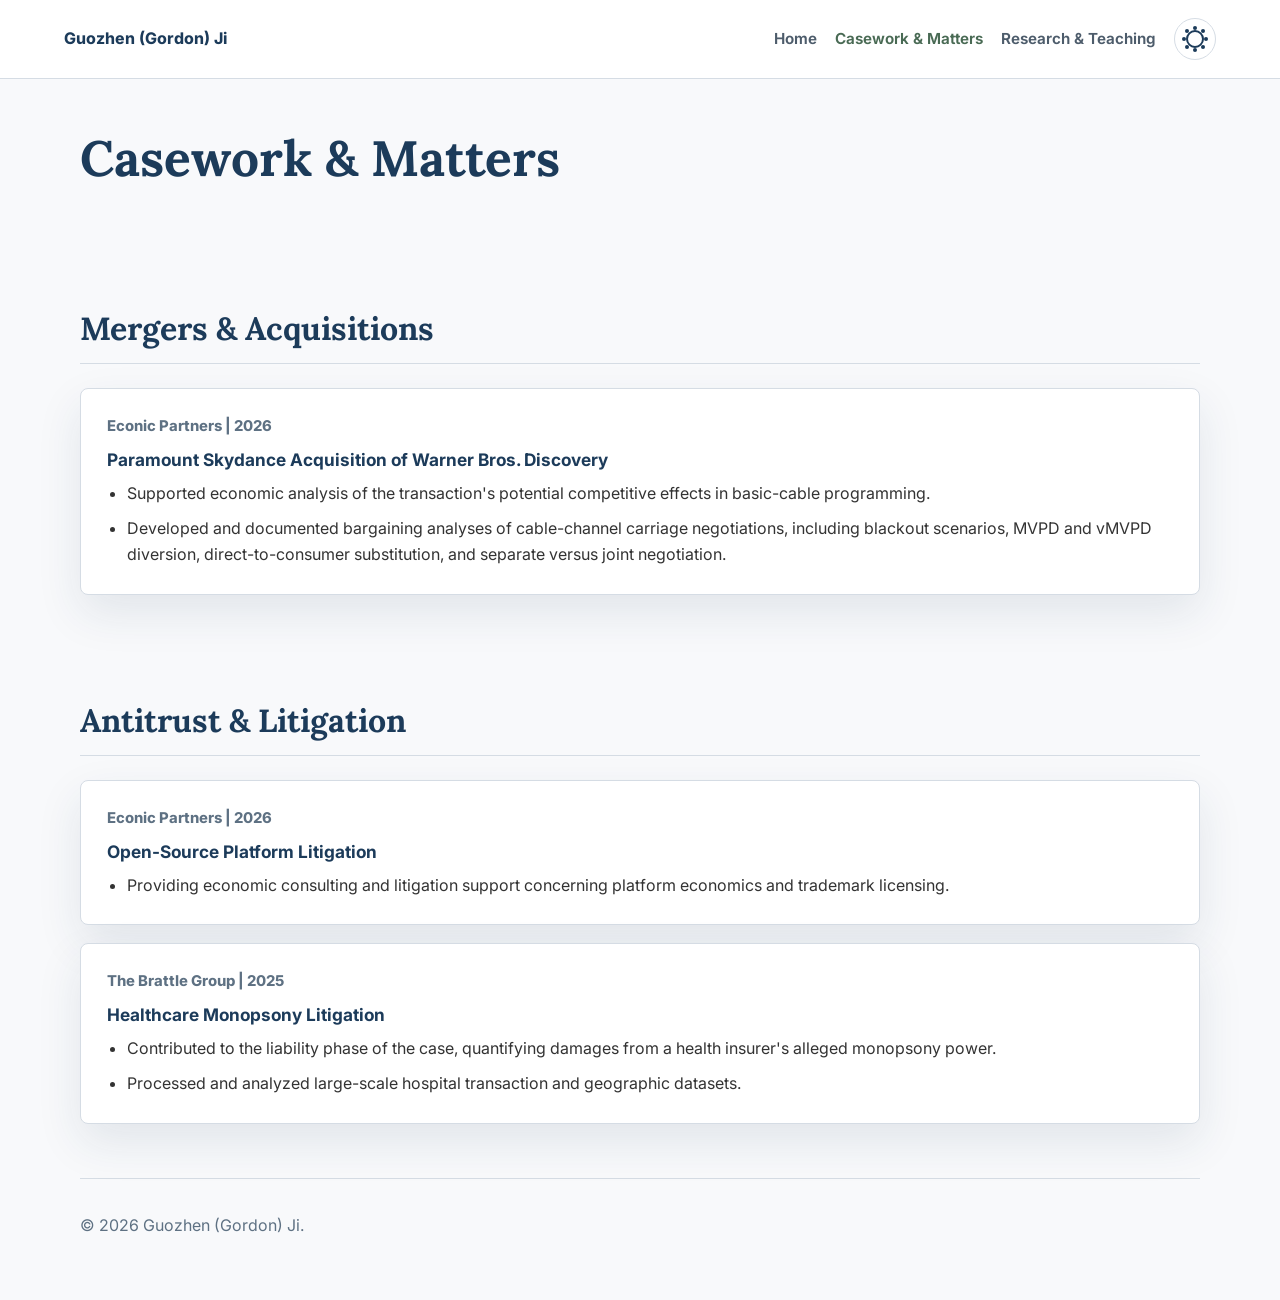
==== casework-matters.html @ 96f5f9bd "Add consulting casework page and simplify timeline" ====
<!doctype html>
<html lang="en">
  <head>
    <meta charset="utf-8">
    <meta name="viewport" content="width=device-width, initial-scale=1">
    <title>Casework &amp; Matters | Guozhen (Gordon) Ji</title>
    <meta name="description" content="Economic consulting casework by Guozhen (Gordon) Ji in mergers and acquisitions, antitrust, and litigation.">
    <link rel="icon" href="assets/favicon.svg" type="image/svg+xml">
    <link rel="preconnect" href="https://fonts.googleapis.com">
    <link rel="preconnect" href="https://fonts.gstatic.com" crossorigin>
    <link href="https://fonts.googleapis.com/css2?family=Inter:wght@400;500;600;700;800&amp;family=Lora:wght@400;500;600;700&amp;display=swap" rel="stylesheet">
    <link rel="stylesheet" href="assets/styles.css">
    <script src="assets/theme.js" defer></script>
  </head>
  <body>
    <header class="site-header">
      <a class="brand" href="index.html">Guozhen (Gordon) Ji</a>
      <div class="header-actions">
        <nav aria-label="Primary navigation">
          <a href="index.html">Home</a>
          <a aria-current="page" href="casework-matters.html">Casework &amp; Matters</a>
          <a href="research-teaching.html">Research &amp; Teaching</a>
        </nav>
        <button class="theme-toggle" type="button" aria-label="Switch to dark mode" title="Switch theme">
          <span class="theme-icon sun" aria-hidden="true"></span>
          <span class="theme-icon moon" aria-hidden="true"></span>
        </button>
      </div>
    </header>

    <main>
      <section class="page-title">
        <h1>Casework &amp; Matters</h1>
      </section>

      <section aria-labelledby="mergers-heading">
        <div class="section-heading">
          <h2 id="mergers-heading">Mergers &amp; Acquisitions</h2>
        </div>
        <article class="paper">
          <p class="date">Econic Partners | 2026</p>
          <h3>Paramount Skydance Acquisition of Warner Bros. Discovery</h3>
          <ul>
            <li>Supported economic analysis of the transaction's potential competitive effects in basic-cable programming.</li>
            <li>Developed and documented bargaining analyses of cable-channel carriage negotiations, including blackout scenarios, MVPD and vMVPD diversion, direct-to-consumer substitution, and separate versus joint negotiation.</li>
          </ul>
        </article>
      </section>

      <section aria-labelledby="antitrust-heading">
        <div class="section-heading">
          <h2 id="antitrust-heading">Antitrust &amp; Litigation</h2>
        </div>
        <article class="paper">
          <p class="date">Econic Partners | 2026</p>
          <h3>Open-Source Platform Litigation</h3>
          <ul>
            <li>Providing economic consulting and litigation support concerning platform economics and trademark licensing.</li>
          </ul>
        </article>
        <article class="paper">
          <p class="date">The Brattle Group | 2025</p>
          <h3>Healthcare Monopsony Litigation</h3>
          <ul>
            <li>Contributed to the liability phase of the case, quantifying damages from a health insurer's alleged monopsony power.</li>
            <li>Processed and analyzed large-scale hospital transaction and geographic datasets.</li>
          </ul>
        </article>
      </section>
    </main>

    <footer>
      <p>&copy; 2026 Guozhen (Gordon) Ji.</p>
    </footer>
  </body>
</html>
---- assets/styles.css ----
:root {
  color-scheme: light;
  --ink: #333333;
  --heading: #1c3b5a;
  --muted: #5e7183;
  --paper: #f8f9fb;
  --panel: #ffffff;
  --line: #d5dce4;
  --accent: #6b8e73;
  --accent-dark: #496a54;
  --warm: #6b8e73;
  --soft: #e8eef4;
  --shadow: 0 18px 45px rgba(28, 59, 90, 0.1);
  --header-bg: rgba(255, 255, 255, 0.94);
  --header-ink: #1c3b5a;
  --header-muted: #4d5c6b;
  --header-line: #d5dce4;
  --header-button-bg: #ffffff;
  --button-bg: #ffffff;
  --hero-filter: none;
}

:root[data-theme="dark"] {
  color-scheme: dark;
  --ink: #f4f2ed;
  --heading: #f4f2ed;
  --muted: #b9b9b9;
  --paper: #121212;
  --panel: #1e1e1e;
  --line: #363636;
  --accent: #92ab97;
  --accent-dark: #c2d2c4;
  --warm: #92ab97;
  --soft: #262626;
  --shadow: 0 18px 45px rgba(0, 0, 0, 0.34);
  --header-bg: rgba(30, 30, 30, 0.97);
  --header-ink: #f4f2ed;
  --header-muted: #c4c4c4;
  --header-line: #3e3e3e;
  --header-button-bg: #292929;
  --button-bg: #1e1e1e;
  --hero-filter: saturate(0.9) brightness(0.86);
}

@media (prefers-color-scheme: dark) {
  :root:not([data-theme="light"]) {
    color-scheme: dark;
    --ink: #f4f2ed;
    --heading: #f4f2ed;
    --muted: #b9b9b9;
    --paper: #121212;
    --panel: #1e1e1e;
    --line: #363636;
    --accent: #92ab97;
    --accent-dark: #c2d2c4;
    --warm: #92ab97;
    --soft: #262626;
    --shadow: 0 18px 45px rgba(0, 0, 0, 0.34);
    --header-bg: rgba(30, 30, 30, 0.97);
    --header-ink: #f4f2ed;
    --header-muted: #c4c4c4;
    --header-line: #3e3e3e;
    --header-button-bg: #292929;
    --button-bg: #1e1e1e;
    --hero-filter: saturate(0.9) brightness(0.86);
  }
}

* {
  box-sizing: border-box;
}

body {
  margin: 0;
  background: var(--paper);
  color: var(--ink);
  font-family: Inter, ui-sans-serif, system-ui, -apple-system, BlinkMacSystemFont, "Segoe UI", sans-serif;
  line-height: 1.6;
  transition: background-color 180ms ease, color 180ms ease;
}

a {
  color: var(--accent-dark);
  text-underline-offset: 0.18em;
}

.site-header {
  position: sticky;
  top: 0;
  z-index: 10;
  display: flex;
  align-items: center;
  justify-content: space-between;
  gap: 24px;
  padding: 18px clamp(20px, 5vw, 64px);
  background: var(--header-bg);
  border-bottom: 1px solid var(--header-line);
  backdrop-filter: blur(14px);
}

.brand {
  color: var(--header-ink);
  font-weight: 760;
  text-decoration: none;
}

nav {
  display: flex;
  flex-wrap: wrap;
  gap: 10px 18px;
  justify-content: flex-end;
}

.header-actions {
  display: flex;
  align-items: center;
  justify-content: flex-end;
  gap: 18px;
}

nav a {
  color: var(--header-muted);
  font-size: 0.95rem;
  font-weight: 650;
  text-decoration: none;
}

nav a[aria-current="page"] {
  color: var(--accent-dark);
}

.theme-toggle {
  position: relative;
  display: inline-grid;
  width: 42px;
  height: 42px;
  flex: 0 0 auto;
  place-items: center;
  border: 1px solid var(--header-line);
  border-radius: 999px;
  background: var(--header-button-bg);
  color: var(--header-ink);
  cursor: pointer;
}

.theme-toggle:focus-visible {
  outline: 3px solid color-mix(in srgb, var(--accent) 55%, transparent);
  outline-offset: 3px;
}

.theme-icon {
  position: absolute;
  display: block;
  width: 18px;
  height: 18px;
  transition: opacity 160ms ease, transform 160ms ease;
}

.theme-icon.sun {
  border: 2px solid currentColor;
  border-radius: 999px;
  box-shadow: 0 -11px 0 -7px currentColor, 0 11px 0 -7px currentColor, 11px 0 0 -7px currentColor, -11px 0 0 -7px currentColor, 8px 8px 0 -7px currentColor, -8px -8px 0 -7px currentColor, 8px -8px 0 -7px currentColor, -8px 8px 0 -7px currentColor;
}

.theme-icon.moon {
  border-radius: 999px;
  box-shadow: -5px 0 0 1px currentColor;
  opacity: 0;
  transform: translateX(5px) rotate(-25deg);
}

:root[data-theme="dark"] .theme-icon.sun {
  opacity: 0;
  transform: rotate(45deg) scale(0.8);
}

:root[data-theme="dark"] .theme-icon.moon {
  opacity: 1;
  transform: translateX(3px) rotate(-25deg);
}

main {
  width: min(1120px, calc(100% - 40px));
  margin: 0 auto;
  display: flex;
  flex-direction: column;
}

section {
  padding: 54px 0;
}

.hero {
  display: grid;
  grid-template-columns: minmax(210px, 300px) minmax(0, 1fr);
  gap: clamp(28px, 5vw, 64px);
  align-items: center;
  min-height: calc(100vh - 74px);
  padding-top: 34px;
  order: 0;
}

.hero-copy {
  min-width: 0;
  max-width: none;
}

.eyebrow {
  margin: 0 0 10px;
  color: var(--warm);
  font-size: 0.78rem;
  font-weight: 800;
  letter-spacing: 0;
  text-transform: uppercase;
}

h1,
h2,
h3,
p {
  overflow-wrap: anywhere;
}

h1 {
  margin: 0 0 18px;
  max-width: 850px;
  font-family: Lora, Georgia, "Times New Roman", serif;
  font-size: clamp(2.5rem, 6vw, 4.35rem);
  line-height: 1.02;
  letter-spacing: 0;
  color: var(--heading);
}

.hero h1 {
  font-size: clamp(2.5rem, 4.4vw, 3.75rem);
  white-space: nowrap;
}

.page-title h1 {
  max-width: 1050px;
  font-size: clamp(2.1rem, 4vw, 3.1rem);
  line-height: 1.04;
}

h2 {
  margin: 0;
  font-family: Lora, Georgia, "Times New Roman", serif;
  color: var(--heading);
  font-size: clamp(1.45rem, 2.6vw, 2rem);
  line-height: 1.15;
}

h3 {
  margin: 0 0 10px;
  color: var(--heading);
  font-size: 1.08rem;
  line-height: 1.25;
}

p {
  margin: 0 0 16px;
}

.lead {
  color: var(--ink);
  font-size: clamp(1.24rem, 2.2vw, 1.55rem);
  line-height: 1.42;
}

.personal-note {
  max-width: 60ch;
  color: var(--ink);
}

.actions,
.link-row {
  display: flex;
  flex-wrap: wrap;
  gap: 12px;
  margin-top: 26px;
}

.button,
.link-row a {
  display: inline-flex;
  align-items: center;
  min-height: 42px;
  padding: 10px 16px;
  border: 1px solid var(--line);
  border-radius: 6px;
  background: var(--panel);
  color: var(--ink);
  font-weight: 750;
  text-decoration: none;
}

.button.primary {
  border-color: var(--accent);
  background: var(--accent);
  color: #1c3b5a;
}

.hero-portrait {
  margin: 0;
  justify-self: start;
  width: min(100%, 300px);
}

.hero-portrait img {
  display: block;
  width: 100%;
  height: auto;
  aspect-ratio: 1516 / 1232;
  object-fit: cover;
  object-position: 50% 42%;
  border: 1px solid var(--line);
  border-radius: 8px;
  box-shadow: var(--shadow);
  filter: var(--hero-filter);
}

.academic-timeline-section {
  order: 2;
  border-top: 1px solid var(--line);
}

.academic-timeline-section .section-heading {
  justify-content: flex-start;
}

.academic-timeline {
  position: relative;
  display: grid;
  gap: 0;
  max-width: 880px;
  padding-left: 28px;
}

.academic-timeline::before {
  position: absolute;
  top: 4px;
  bottom: 4px;
  left: 6px;
  width: 1px;
  background: var(--line);
  content: "";
}

.academic-timeline-entry {
  position: relative;
  display: grid;
  grid-template-columns: minmax(170px, 0.38fr) minmax(0, 1fr);
  gap: 22px;
  padding: 0 0 28px;
}

.academic-timeline-entry:last-child {
  padding-bottom: 0;
}

.academic-timeline-entry::before {
  position: absolute;
  top: 6px;
  left: -27px;
  width: 11px;
  height: 11px;
  border: 2px solid var(--accent);
  border-radius: 999px;
  background: var(--paper);
  content: "";
}

.timeline-period {
  margin: 0;
  color: var(--heading);
  font-size: 0.9rem;
  font-weight: 720;
}

.academic-timeline-entry p:not(.timeline-period) {
  margin: 0;
}

.timeline-organization {
  display: grid;
  grid-template-columns: 42px minmax(0, 1fr);
  gap: 14px;
  align-items: start;
}

.organization-logo {
  display: block;
  width: 42px;
  height: 42px;
  padding: 5px;
  border: 1px solid var(--line);
  border-radius: 6px;
  background: var(--panel);
  object-fit: contain;
}

.timeline-detail-list {
  margin-top: 16px;
}

.connect-section {
  order: 1;
  display: grid;
  grid-template-columns: minmax(0, 0.8fr) minmax(0, 1.2fr);
  gap: 32px;
  align-items: end;
  border-top: 1px solid var(--line);
  border-bottom: 1px solid var(--line);
}

.connect-details {
  display: flex;
  flex-wrap: wrap;
  align-items: center;
  gap: 20px 32px;
  justify-content: flex-start;
}

.contact-method {
  display: flex;
  align-items: center;
  gap: 12px;
}

.contact-icon {
  display: grid;
  width: 42px;
  height: 42px;
  flex: 0 0 auto;
  place-items: center;
  border: 1px solid var(--line);
  border-radius: 6px;
  background: var(--soft);
  color: var(--heading);
}

.contact-icon svg,
.social-icon {
  width: 20px;
  height: 20px;
}

.contact-label {
  margin: 0 0 1px;
  color: var(--muted);
  font-size: 0.75rem;
  font-weight: 760;
  letter-spacing: 0.05em;
  text-transform: uppercase;
}

.obfuscated-email {
  margin: 0;
  color: var(--ink);
  font-weight: 720;
  letter-spacing: 0.01em;
}

.social-list {
  display: flex;
  flex-wrap: wrap;
  gap: 18px;
  align-items: center;
}

.social-link {
  display: inline-flex;
  gap: 8px;
  align-items: center;
  color: var(--ink);
  font-weight: 720;
  text-decoration: none;
}

.social-link:hover,
.social-link:focus-visible {
  color: var(--accent-dark);
}

.social-link:focus-visible {
  outline: 3px solid color-mix(in srgb, var(--accent) 55%, transparent);
  outline-offset: 4px;
}

.section-heading {
  display: flex;
  align-items: end;
  justify-content: space-between;
  gap: 20px;
  margin-bottom: 24px;
  padding-bottom: 16px;
  border-bottom: 1px solid var(--line);
}

main > section:not(.hero):not(.connect-section):not(.academic-timeline-section) {
  order: 3;
}

.paper,
.activity-grid article {
  padding: 26px;
  border: 1px solid var(--line);
  border-radius: 8px;
  background: var(--panel);
  box-shadow: var(--shadow);
}

.date {
  margin: 0 0 10px;
  color: var(--muted);
  font-size: 0.93rem;
  font-weight: 760;
}

ul {
  margin: 0;
  padding-left: 1.25rem;
}

li + li {
  margin-top: 10px;
}

.activity-grid {
  display: grid;
  grid-template-columns: repeat(3, minmax(0, 1fr));
  gap: 18px;
}

.paper + .paper {
  margin-top: 18px;
}

.paper-meta {
  display: flex;
  align-items: center;
  justify-content: space-between;
  gap: 14px;
  margin-bottom: 8px;
}

.paper-links {
  display: flex;
  flex-wrap: wrap;
  gap: 10px 16px;
  justify-content: flex-end;
}

.quotes {
  margin-bottom: 18px;
}

footer {
  width: min(1120px, calc(100% - 40px));
  margin: 0 auto;
  padding: 34px 0 46px;
  color: var(--muted);
  border-top: 1px solid var(--line);
}

@media (max-width: 820px) {
  .site-header,
  .hero,
  .connect-section {
    display: block;
  }

  nav {
    justify-content: flex-start;
    margin-top: 12px;
  }

  .header-actions {
    justify-content: space-between;
    margin-top: 12px;
  }

  .header-actions nav {
    margin-top: 0;
  }

  .hero {
    min-height: 0;
  }

  .hero h1 {
    white-space: normal;
  }

  .hero-portrait {
    margin-bottom: 28px;
    width: min(100%, 260px);
  }

  .section-heading {
    display: block;
  }

  .academic-timeline-entry {
    grid-template-columns: 1fr;
    gap: 5px;
  }

  .timeline-organization {
    grid-template-columns: 36px minmax(0, 1fr);
    gap: 12px;
  }

  .organization-logo {
    width: 36px;
    height: 36px;
  }

  .connect-details {
    margin-top: 20px;
  }

  .activity-grid {
    grid-template-columns: 1fr;
  }
}

@media (max-width: 520px) {
  main,
  footer {
    width: min(100% - 28px, 1120px);
  }

  .site-header {
    padding: 16px 14px;
  }

  section {
    padding: 38px 0;
  }

  .paper,
  .activity-grid article {
    padding: 20px;
  }
}
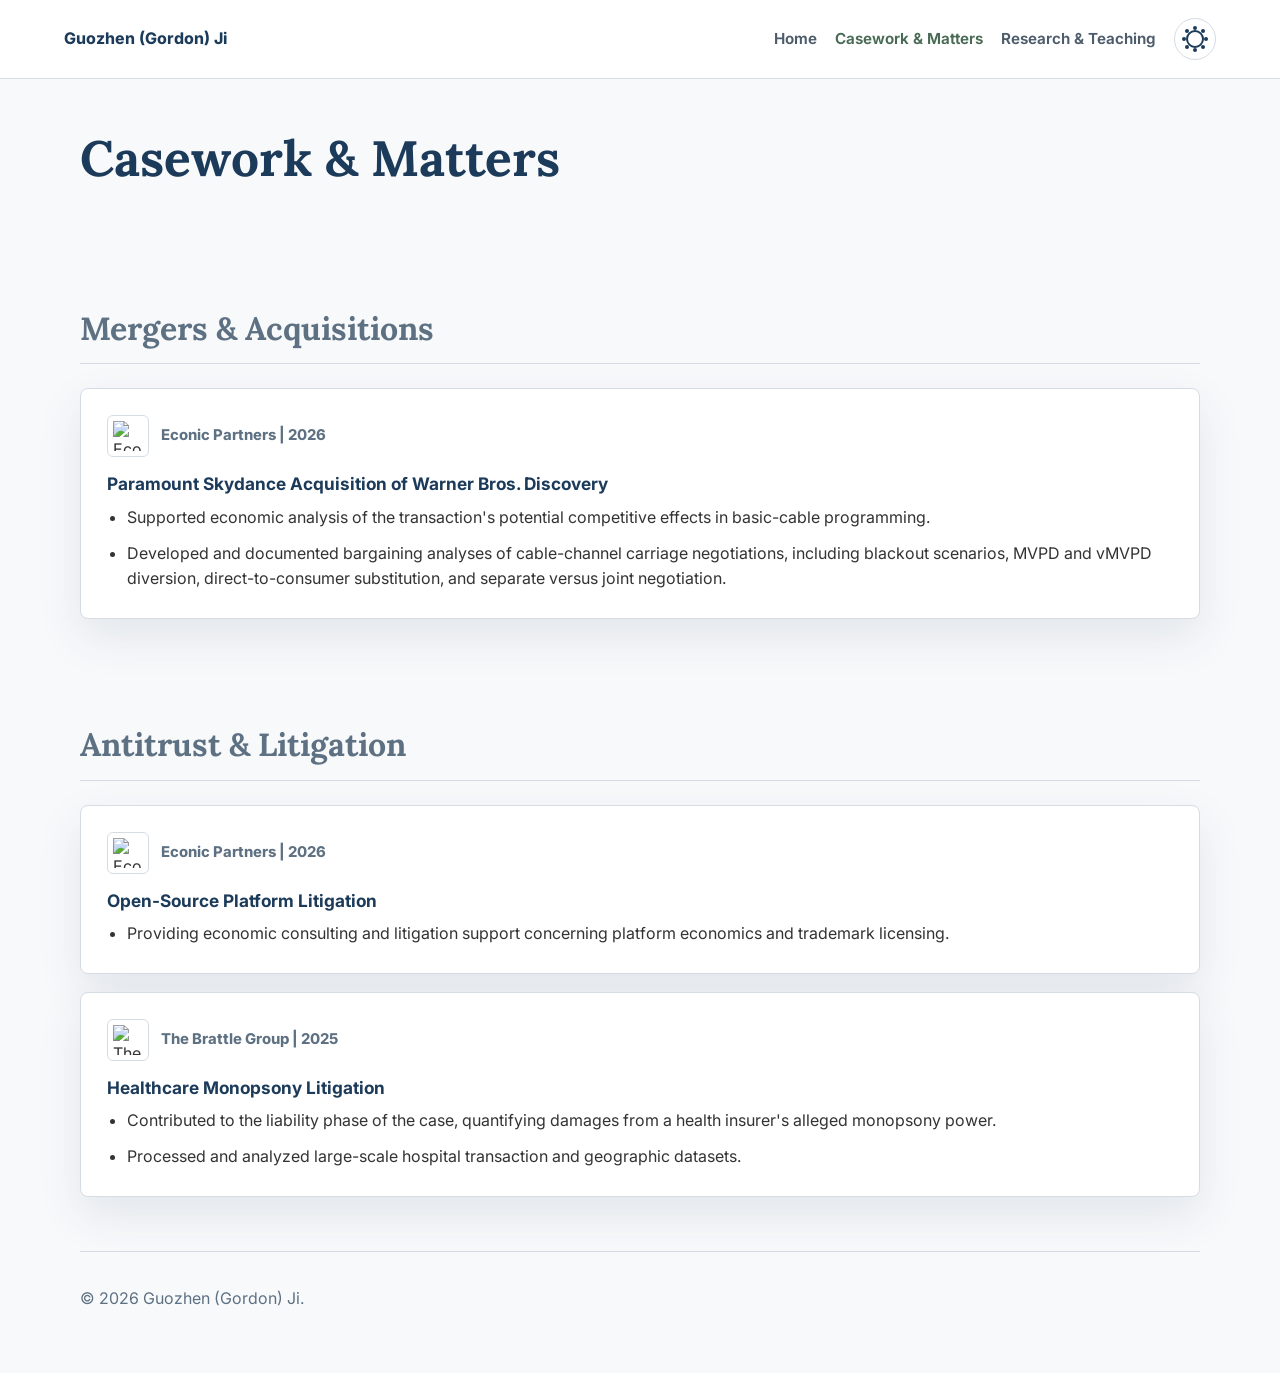
==== commit edf67152: "Refine casework headings and add firm logos" ====
--- a/casework-matters.html
+++ b/casework-matters.html
@@ -9,7 +9,7 @@
     <link rel="preconnect" href="https://fonts.googleapis.com">
     <link rel="preconnect" href="https://fonts.gstatic.com" crossorigin>
     <link href="https://fonts.googleapis.com/css2?family=Inter:wght@400;500;600;700;800&amp;family=Lora:wght@400;500;600;700&amp;display=swap" rel="stylesheet">
-    <link rel="stylesheet" href="assets/styles.css">
+    <link rel="stylesheet" href="assets/styles.css?v=20261006">
     <script src="assets/theme.js" defer></script>
   </head>
   <body>
@@ -33,12 +33,15 @@
         <h1>Casework &amp; Matters</h1>
       </section>
 
-      <section aria-labelledby="mergers-heading">
+      <section class="casework-section" aria-labelledby="mergers-heading">
         <div class="section-heading">
           <h2 id="mergers-heading">Mergers &amp; Acquisitions</h2>
         </div>
         <article class="paper">
-          <p class="date">Econic Partners | 2026</p>
+          <div class="casework-firm">
+            <img class="organization-logo" src="https://www.google.com/s2/favicons?domain=econicpartners.com&amp;sz=128" alt="Econic Partners logo" width="42" height="42">
+            <p class="date">Econic Partners | 2026</p>
+          </div>
           <h3>Paramount Skydance Acquisition of Warner Bros. Discovery</h3>
           <ul>
             <li>Supported economic analysis of the transaction's potential competitive effects in basic-cable programming.</li>
@@ -47,19 +50,25 @@
         </article>
       </section>
 
-      <section aria-labelledby="antitrust-heading">
+      <section class="casework-section" aria-labelledby="antitrust-heading">
         <div class="section-heading">
           <h2 id="antitrust-heading">Antitrust &amp; Litigation</h2>
         </div>
         <article class="paper">
-          <p class="date">Econic Partners | 2026</p>
+          <div class="casework-firm">
+            <img class="organization-logo" src="https://www.google.com/s2/favicons?domain=econicpartners.com&amp;sz=128" alt="Econic Partners logo" width="42" height="42">
+            <p class="date">Econic Partners | 2026</p>
+          </div>
           <h3>Open-Source Platform Litigation</h3>
           <ul>
             <li>Providing economic consulting and litigation support concerning platform economics and trademark licensing.</li>
           </ul>
         </article>
         <article class="paper">
-          <p class="date">The Brattle Group | 2025</p>
+          <div class="casework-firm">
+            <img class="organization-logo" src="https://www.google.com/s2/favicons?domain=brattle.com&amp;sz=128" alt="The Brattle Group logo" width="42" height="42">
+            <p class="date">The Brattle Group | 2025</p>
+          </div>
           <h3>Healthcare Monopsony Litigation</h3>
           <ul>
             <li>Contributed to the liability phase of the case, quantifying damages from a health insurer's alleged monopsony power.</li>
--- a/assets/styles.css
+++ b/assets/styles.css
@@ -536,6 +536,25 @@
   margin-top: 18px;
 }
 
+.casework-section h2 {
+  color: var(--muted);
+}
+
+.casework-firm {
+  display: flex;
+  align-items: center;
+  gap: 12px;
+  margin-bottom: 16px;
+}
+
+.casework-firm .date {
+  margin: 0;
+}
+
+.casework-firm .organization-logo {
+  flex: 0 0 auto;
+}
+
 .paper-meta {
   display: flex;
   align-items: center;
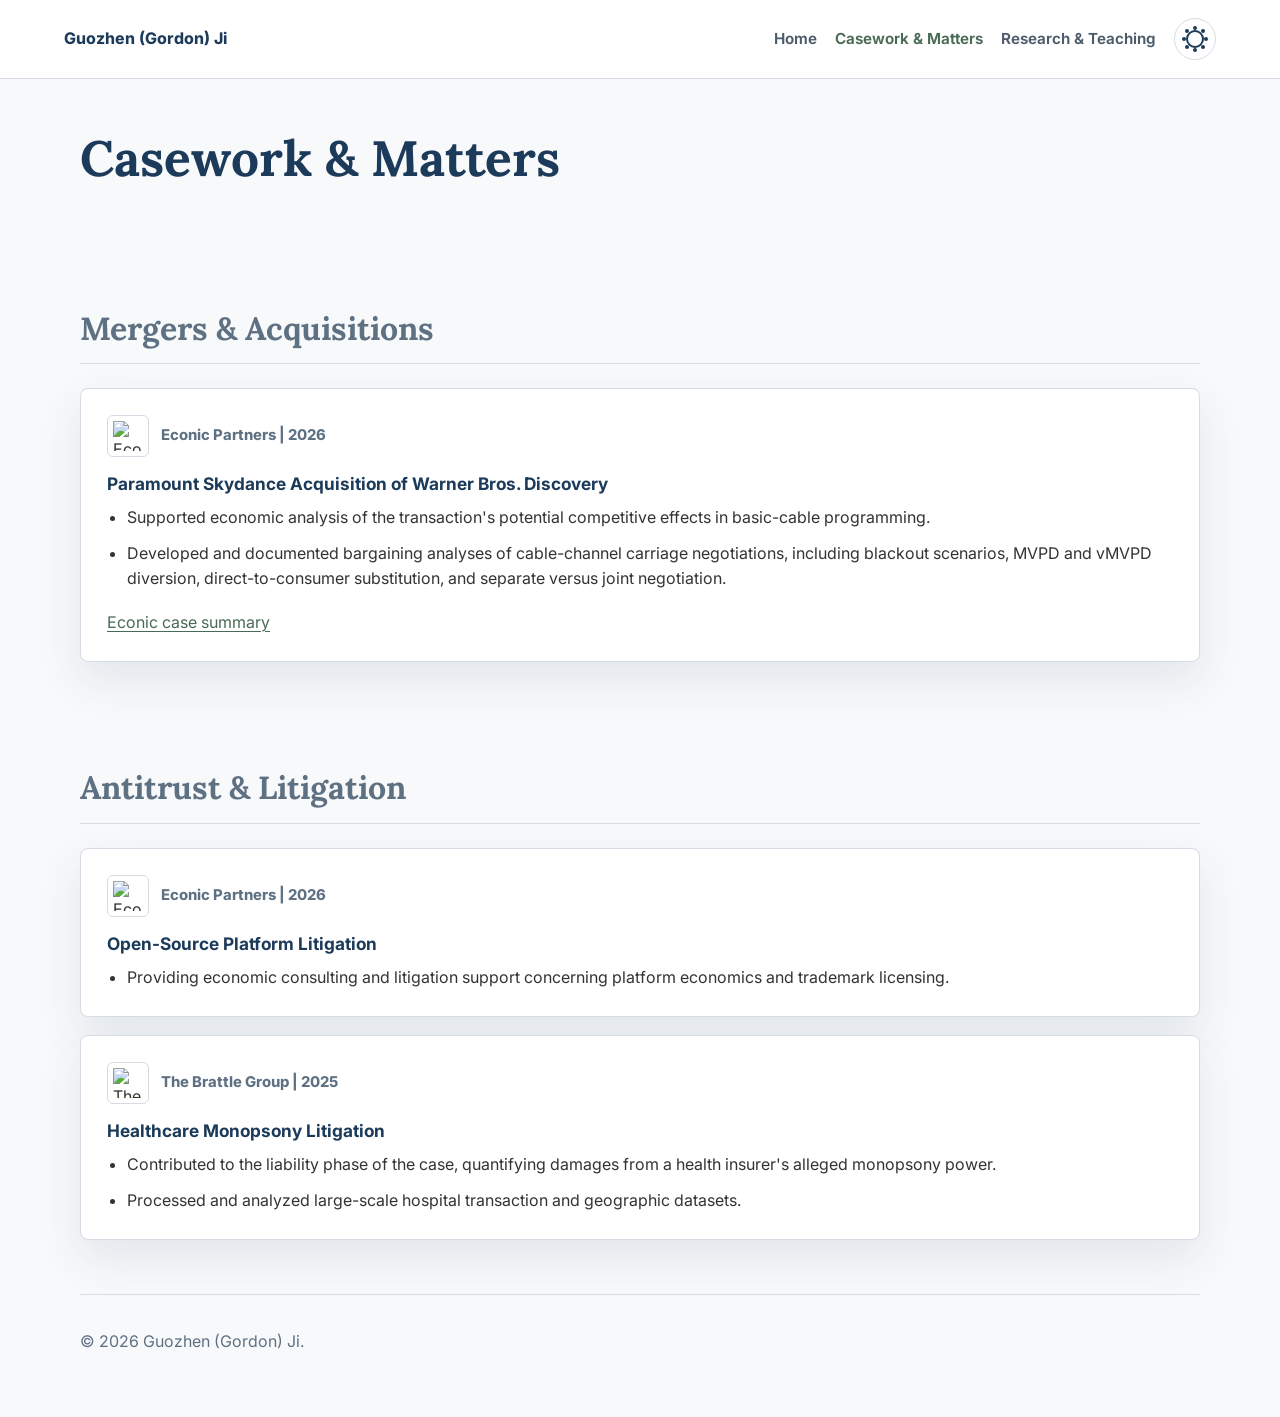
==== commit e9e4dfe9: "Link Paramount case to Econic summary" ====
--- a/casework-matters.html
+++ b/casework-matters.html
@@ -47,6 +47,7 @@
             <li>Supported economic analysis of the transaction's potential competitive effects in basic-cable programming.</li>
             <li>Developed and documented bargaining analyses of cable-channel carriage negotiations, including blackout scenarios, MVPD and vMVPD diversion, direct-to-consumer substitution, and separate versus joint negotiation.</li>
           </ul>
+          <p class="casework-link"><a href="https://econicpartners.com/newsroom/cases/paramount-completes-acquisition-of-warner-bros-discovery/" rel="noopener">Econic case summary</a></p>
         </article>
       </section>
 
--- a/assets/styles.css
+++ b/assets/styles.css
@@ -555,6 +555,10 @@
   flex: 0 0 auto;
 }
 
+.casework-link {
+  margin: 18px 0 0;
+}
+
 .paper-meta {
   display: flex;
   align-items: center;
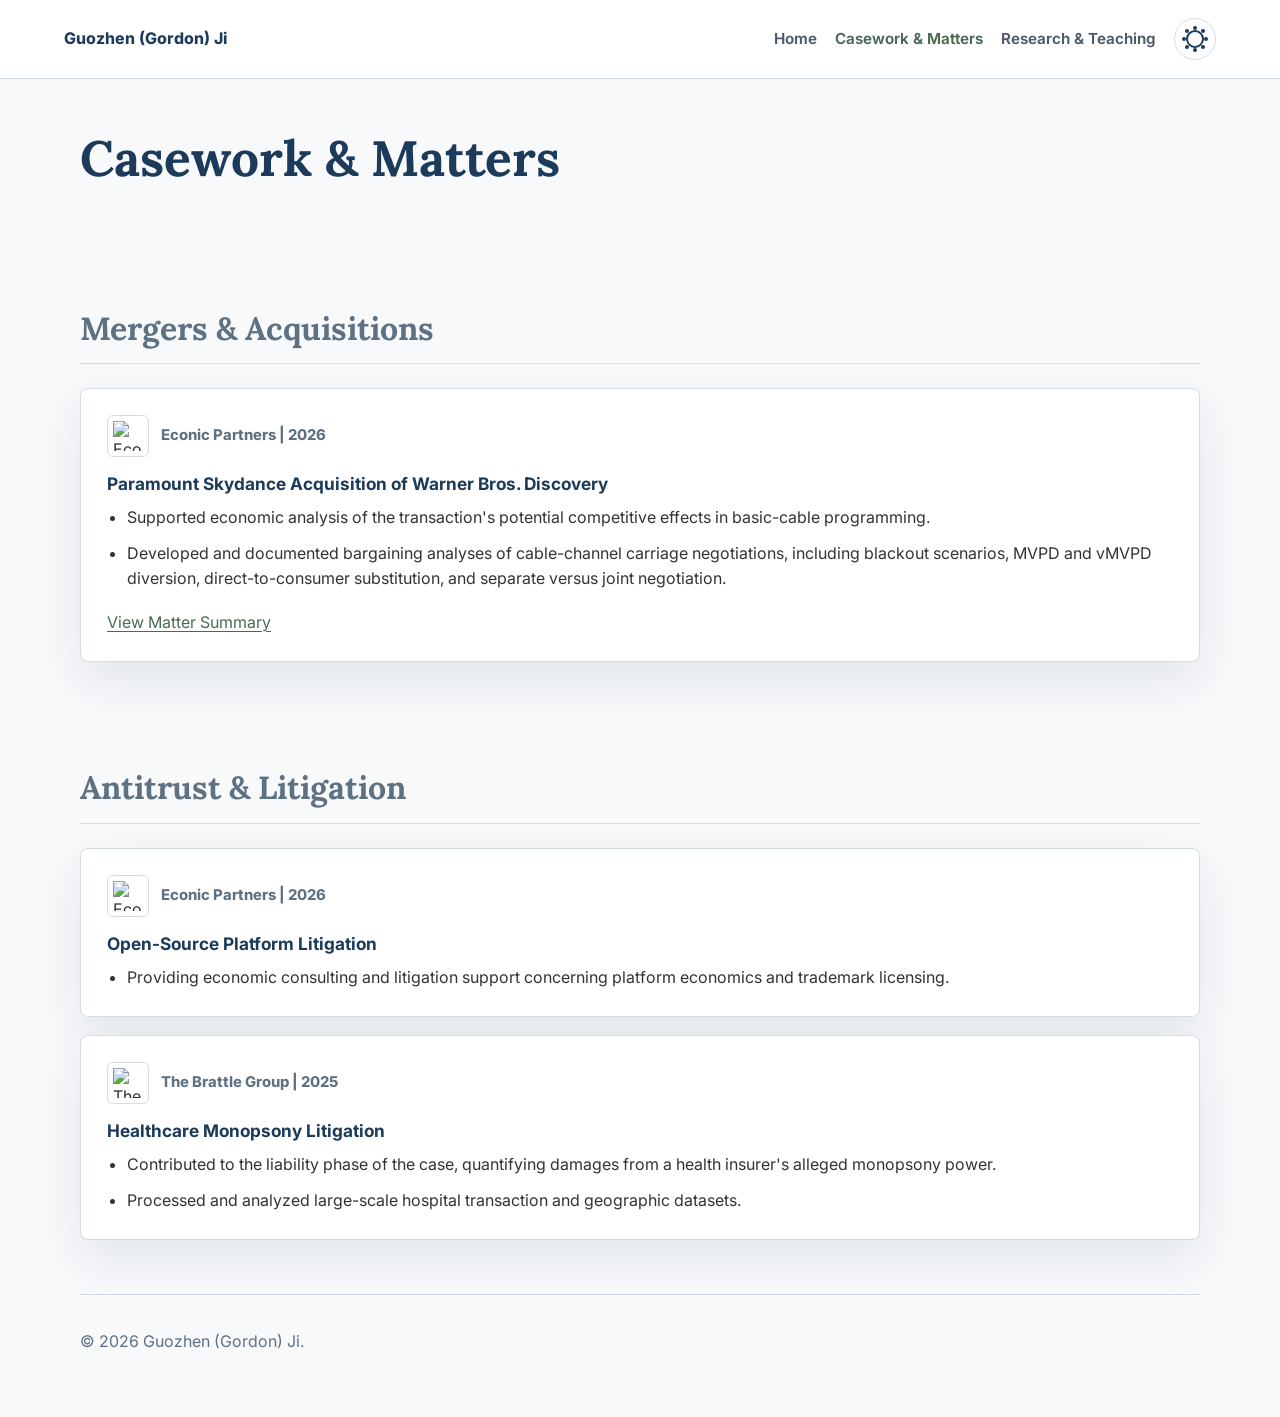
==== commit 3970c8cd: "Rename matter summary link" ====
--- a/casework-matters.html
+++ b/casework-matters.html
@@ -47,7 +47,7 @@
             <li>Supported economic analysis of the transaction's potential competitive effects in basic-cable programming.</li>
             <li>Developed and documented bargaining analyses of cable-channel carriage negotiations, including blackout scenarios, MVPD and vMVPD diversion, direct-to-consumer substitution, and separate versus joint negotiation.</li>
           </ul>
-          <p class="casework-link"><a href="https://econicpartners.com/newsroom/cases/paramount-completes-acquisition-of-warner-bros-discovery/" rel="noopener">Econic case summary</a></p>
+          <p class="casework-link"><a href="https://econicpartners.com/newsroom/cases/paramount-completes-acquisition-of-warner-bros-discovery/" rel="noopener">View Matter Summary</a></p>
         </article>
       </section>
 
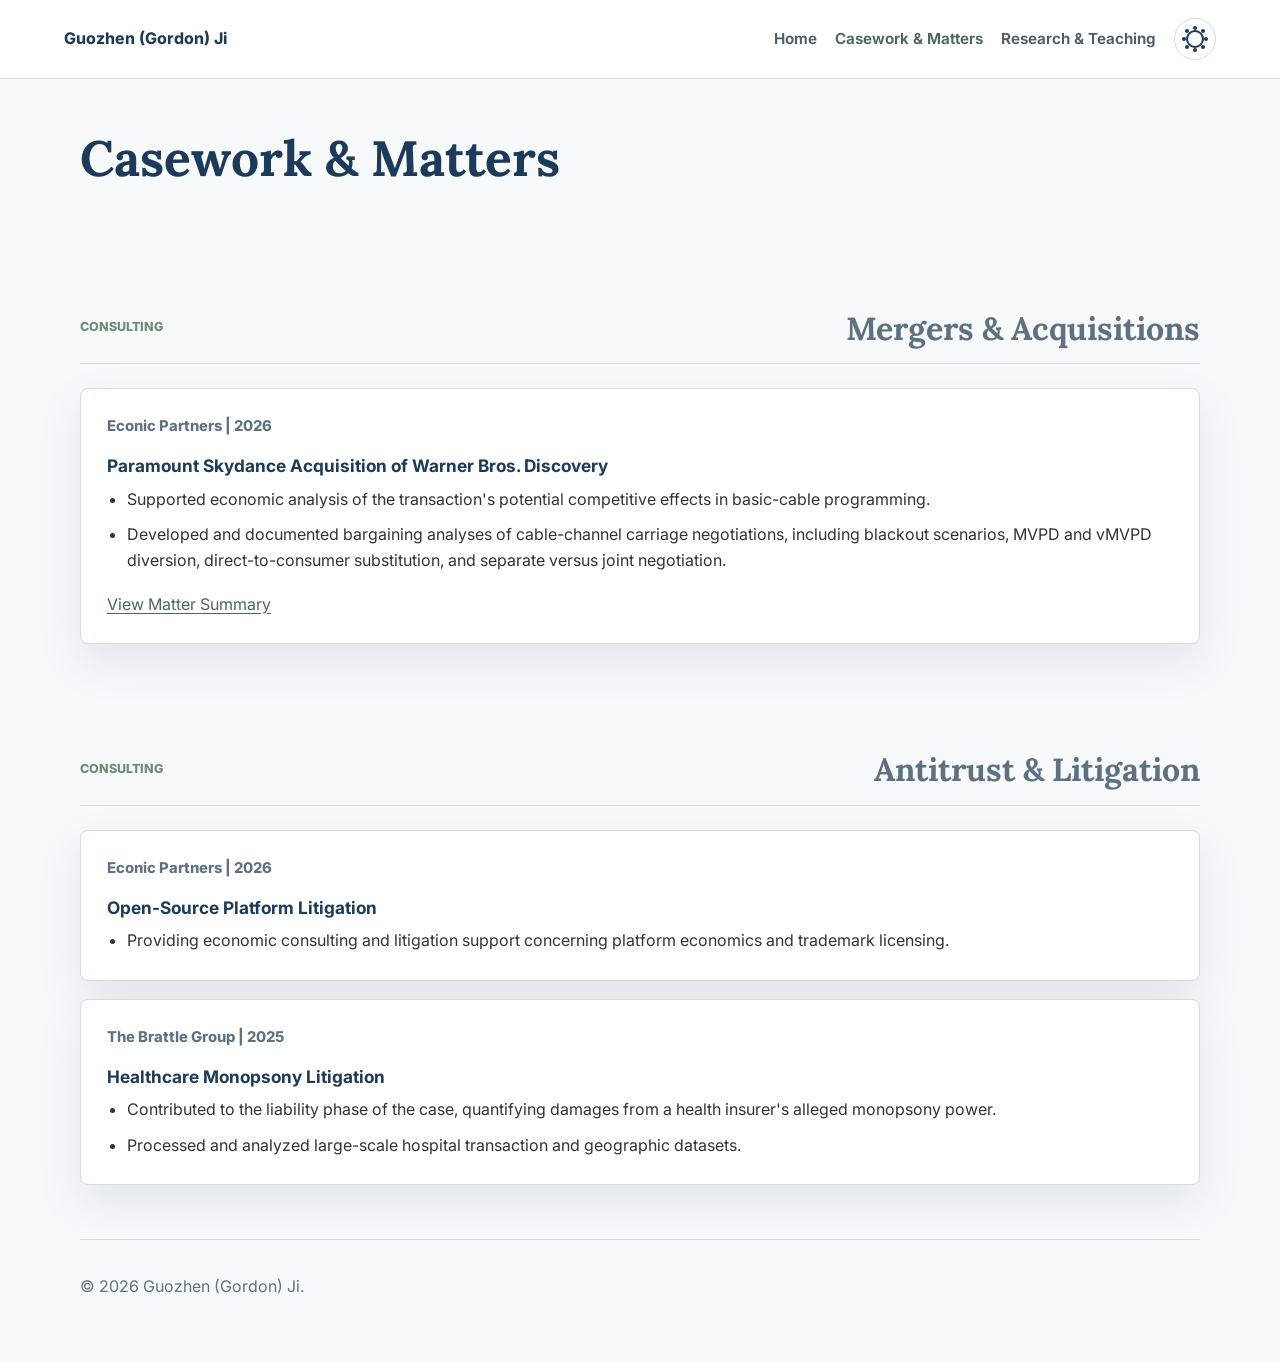
==== commit a0878f58: "Add disclaimer and unify site presentation without third-party logos" ====
--- a/casework-matters.html
+++ b/casework-matters.html
@@ -9,7 +9,7 @@
     <link rel="preconnect" href="https://fonts.googleapis.com">
     <link rel="preconnect" href="https://fonts.gstatic.com" crossorigin>
     <link href="https://fonts.googleapis.com/css2?family=Inter:wght@400;500;600;700;800&amp;family=Lora:wght@400;500;600;700&amp;display=swap" rel="stylesheet">
-    <link rel="stylesheet" href="assets/styles.css?v=20261006">
+    <link rel="stylesheet" href="assets/styles.css?v=20261007">
     <script src="assets/theme.js" defer></script>
   </head>
   <body>
@@ -28,18 +28,18 @@
       </div>
     </header>
 
-    <main>
+    <main class="detail-page">
       <section class="page-title">
         <h1>Casework &amp; Matters</h1>
       </section>
 
       <section class="casework-section" aria-labelledby="mergers-heading">
         <div class="section-heading">
+          <p class="eyebrow">Consulting</p>
           <h2 id="mergers-heading">Mergers &amp; Acquisitions</h2>
         </div>
         <article class="paper">
           <div class="casework-firm">
-            <img class="organization-logo" src="https://www.google.com/s2/favicons?domain=econicpartners.com&amp;sz=128" alt="Econic Partners logo" width="42" height="42">
             <p class="date">Econic Partners | 2026</p>
           </div>
           <h3>Paramount Skydance Acquisition of Warner Bros. Discovery</h3>
@@ -53,11 +53,11 @@
 
       <section class="casework-section" aria-labelledby="antitrust-heading">
         <div class="section-heading">
+          <p class="eyebrow">Consulting</p>
           <h2 id="antitrust-heading">Antitrust &amp; Litigation</h2>
         </div>
         <article class="paper">
           <div class="casework-firm">
-            <img class="organization-logo" src="https://www.google.com/s2/favicons?domain=econicpartners.com&amp;sz=128" alt="Econic Partners logo" width="42" height="42">
             <p class="date">Econic Partners | 2026</p>
           </div>
           <h3>Open-Source Platform Litigation</h3>
@@ -67,7 +67,6 @@
         </article>
         <article class="paper">
           <div class="casework-firm">
-            <img class="organization-logo" src="https://www.google.com/s2/favicons?domain=brattle.com&amp;sz=128" alt="The Brattle Group logo" width="42" height="42">
             <p class="date">The Brattle Group | 2025</p>
           </div>
           <h3>Healthcare Monopsony Litigation</h3>
--- a/assets/styles.css
+++ b/assets/styles.css
@@ -280,6 +280,14 @@
   margin-top: 26px;
 }
 
+.site-disclaimer {
+  margin: 24px 0 0;
+  padding: 16px 0;
+  border-top: 1px solid var(--line);
+  color: var(--ink);
+  font-size: 0.9rem;
+}
+
 .button,
 .link-row a {
   display: inline-flex;
@@ -382,21 +390,7 @@
 }
 
 .timeline-organization {
-  display: grid;
-  grid-template-columns: 42px minmax(0, 1fr);
-  gap: 14px;
-  align-items: start;
-}
-
-.organization-logo {
-  display: block;
-  width: 42px;
-  height: 42px;
-  padding: 5px;
-  border: 1px solid var(--line);
-  border-radius: 6px;
-  background: var(--panel);
-  object-fit: contain;
+  min-width: 0;
 }
 
 .timeline-detail-list {
@@ -439,8 +433,7 @@
   color: var(--heading);
 }
 
-.contact-icon svg,
-.social-icon {
+.contact-icon svg {
   width: 20px;
   height: 20px;
 }
@@ -536,8 +529,10 @@
   margin-top: 18px;
 }
 
-.casework-section h2 {
+.detail-page .section-heading h2 {
   color: var(--muted);
+  margin-left: auto;
+  text-align: right;
 }
 
 .casework-firm {
@@ -549,10 +544,6 @@
 
 .casework-firm .date {
   margin: 0;
-}
-
-.casework-firm .organization-logo {
-  flex: 0 0 auto;
 }
 
 .casework-link {
@@ -629,14 +620,12 @@
     gap: 5px;
   }
 
-  .timeline-organization {
-    grid-template-columns: 36px minmax(0, 1fr);
-    gap: 12px;
-  }
-
-  .organization-logo {
-    width: 36px;
-    height: 36px;
+  .paper-meta {
+    flex-wrap: wrap;
+  }
+
+  .paper-links {
+    margin-left: auto;
   }
 
   .connect-details {
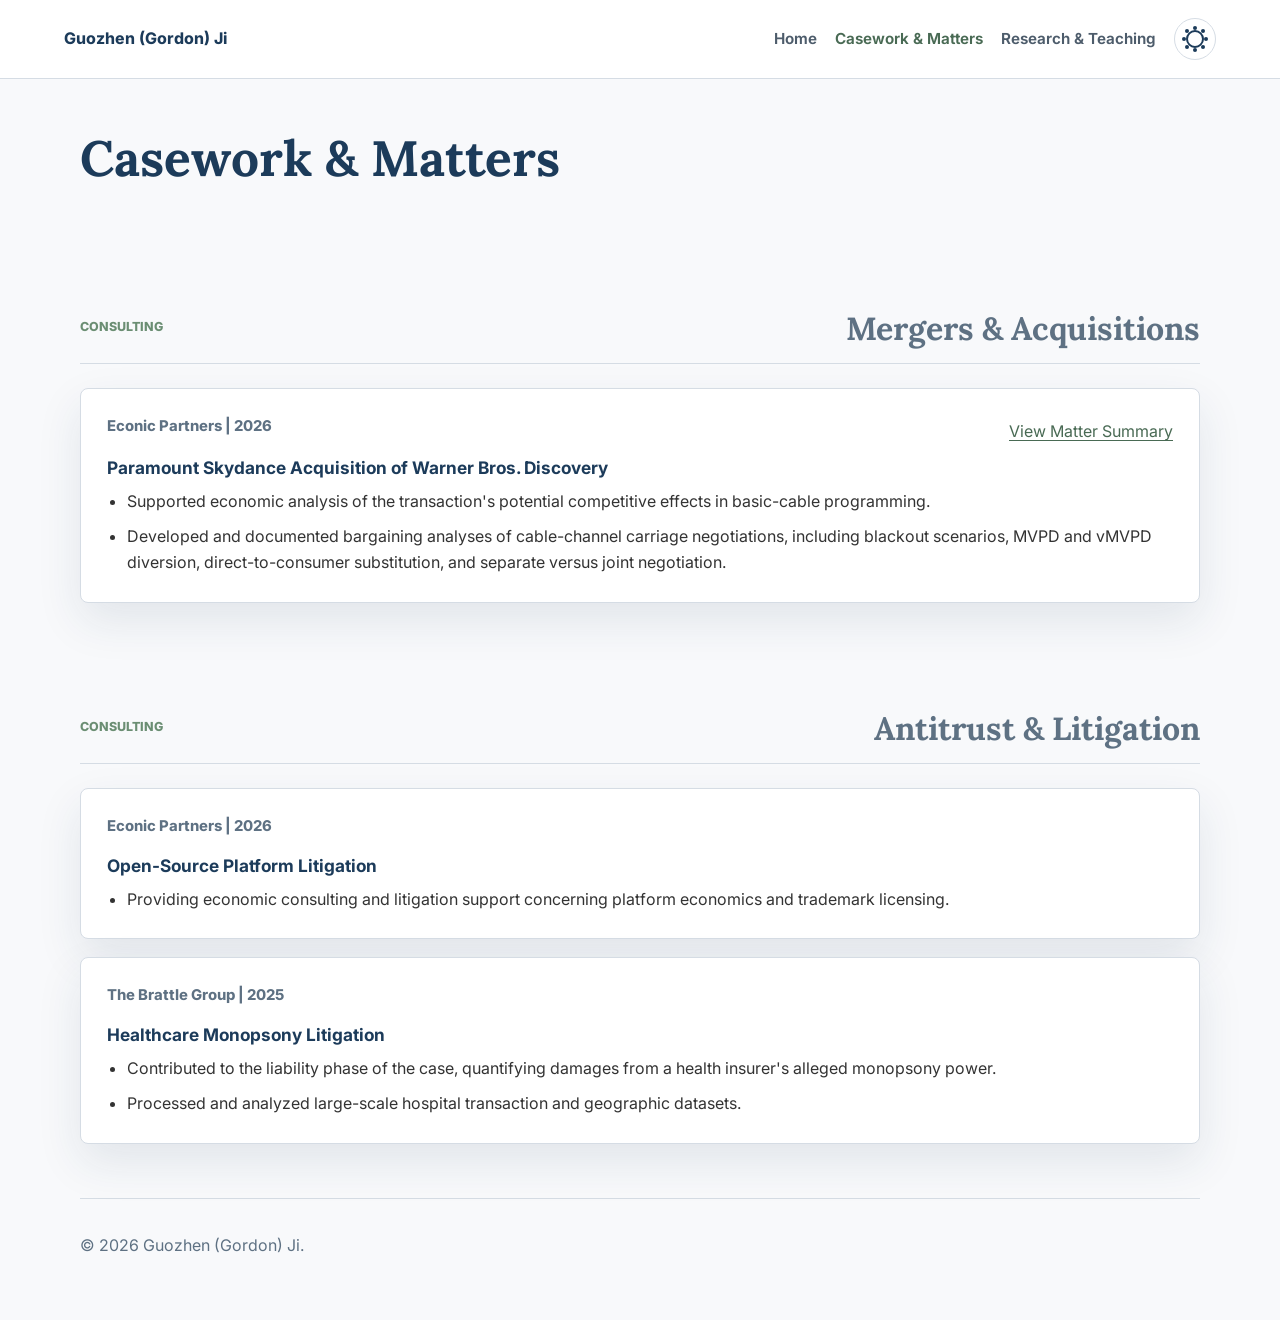
==== commit 3fc8f988: "Add generic link icons and align matter and teaching resources" ====
--- a/casework-matters.html
+++ b/casework-matters.html
@@ -9,7 +9,7 @@
     <link rel="preconnect" href="https://fonts.googleapis.com">
     <link rel="preconnect" href="https://fonts.gstatic.com" crossorigin>
     <link href="https://fonts.googleapis.com/css2?family=Inter:wght@400;500;600;700;800&amp;family=Lora:wght@400;500;600;700&amp;display=swap" rel="stylesheet">
-    <link rel="stylesheet" href="assets/styles.css?v=20261007">
+    <link rel="stylesheet" href="assets/styles.css?v=20261007b">
     <script src="assets/theme.js" defer></script>
   </head>
   <body>
@@ -39,15 +39,17 @@
           <h2 id="mergers-heading">Mergers &amp; Acquisitions</h2>
         </div>
         <article class="paper">
-          <div class="casework-firm">
+          <div class="paper-meta">
             <p class="date">Econic Partners | 2026</p>
+            <div class="paper-links">
+              <a href="https://econicpartners.com/newsroom/cases/paramount-completes-acquisition-of-warner-bros-discovery/" rel="noopener">View Matter Summary</a>
+            </div>
           </div>
           <h3>Paramount Skydance Acquisition of Warner Bros. Discovery</h3>
           <ul>
             <li>Supported economic analysis of the transaction's potential competitive effects in basic-cable programming.</li>
             <li>Developed and documented bargaining analyses of cable-channel carriage negotiations, including blackout scenarios, MVPD and vMVPD diversion, direct-to-consumer substitution, and separate versus joint negotiation.</li>
           </ul>
-          <p class="casework-link"><a href="https://econicpartners.com/newsroom/cases/paramount-completes-acquisition-of-warner-bros-discovery/" rel="noopener">View Matter Summary</a></p>
         </article>
       </section>
 
--- a/assets/styles.css
+++ b/assets/styles.css
@@ -470,6 +470,32 @@
   text-decoration: none;
 }
 
+.link-icon {
+  display: inline-block;
+  width: 20px;
+  height: 20px;
+  flex: 0 0 auto;
+  background: currentColor;
+  mask: var(--link-icon) center / contain no-repeat;
+  -webkit-mask: var(--link-icon) center / contain no-repeat;
+}
+
+.icon-code {
+  --link-icon: url("icons/code-xml.svg");
+}
+
+.icon-briefcase {
+  --link-icon: url("icons/briefcase-business.svg");
+}
+
+.icon-building {
+  --link-icon: url("icons/building.svg");
+}
+
+.icon-message {
+  --link-icon: url("icons/message-circle.svg");
+}
+
 .social-link:hover,
 .social-link:focus-visible {
   color: var(--accent-dark);
@@ -546,10 +572,6 @@
   margin: 0;
 }
 
-.casework-link {
-  margin: 18px 0 0;
-}
-
 .paper-meta {
   display: flex;
   align-items: center;
